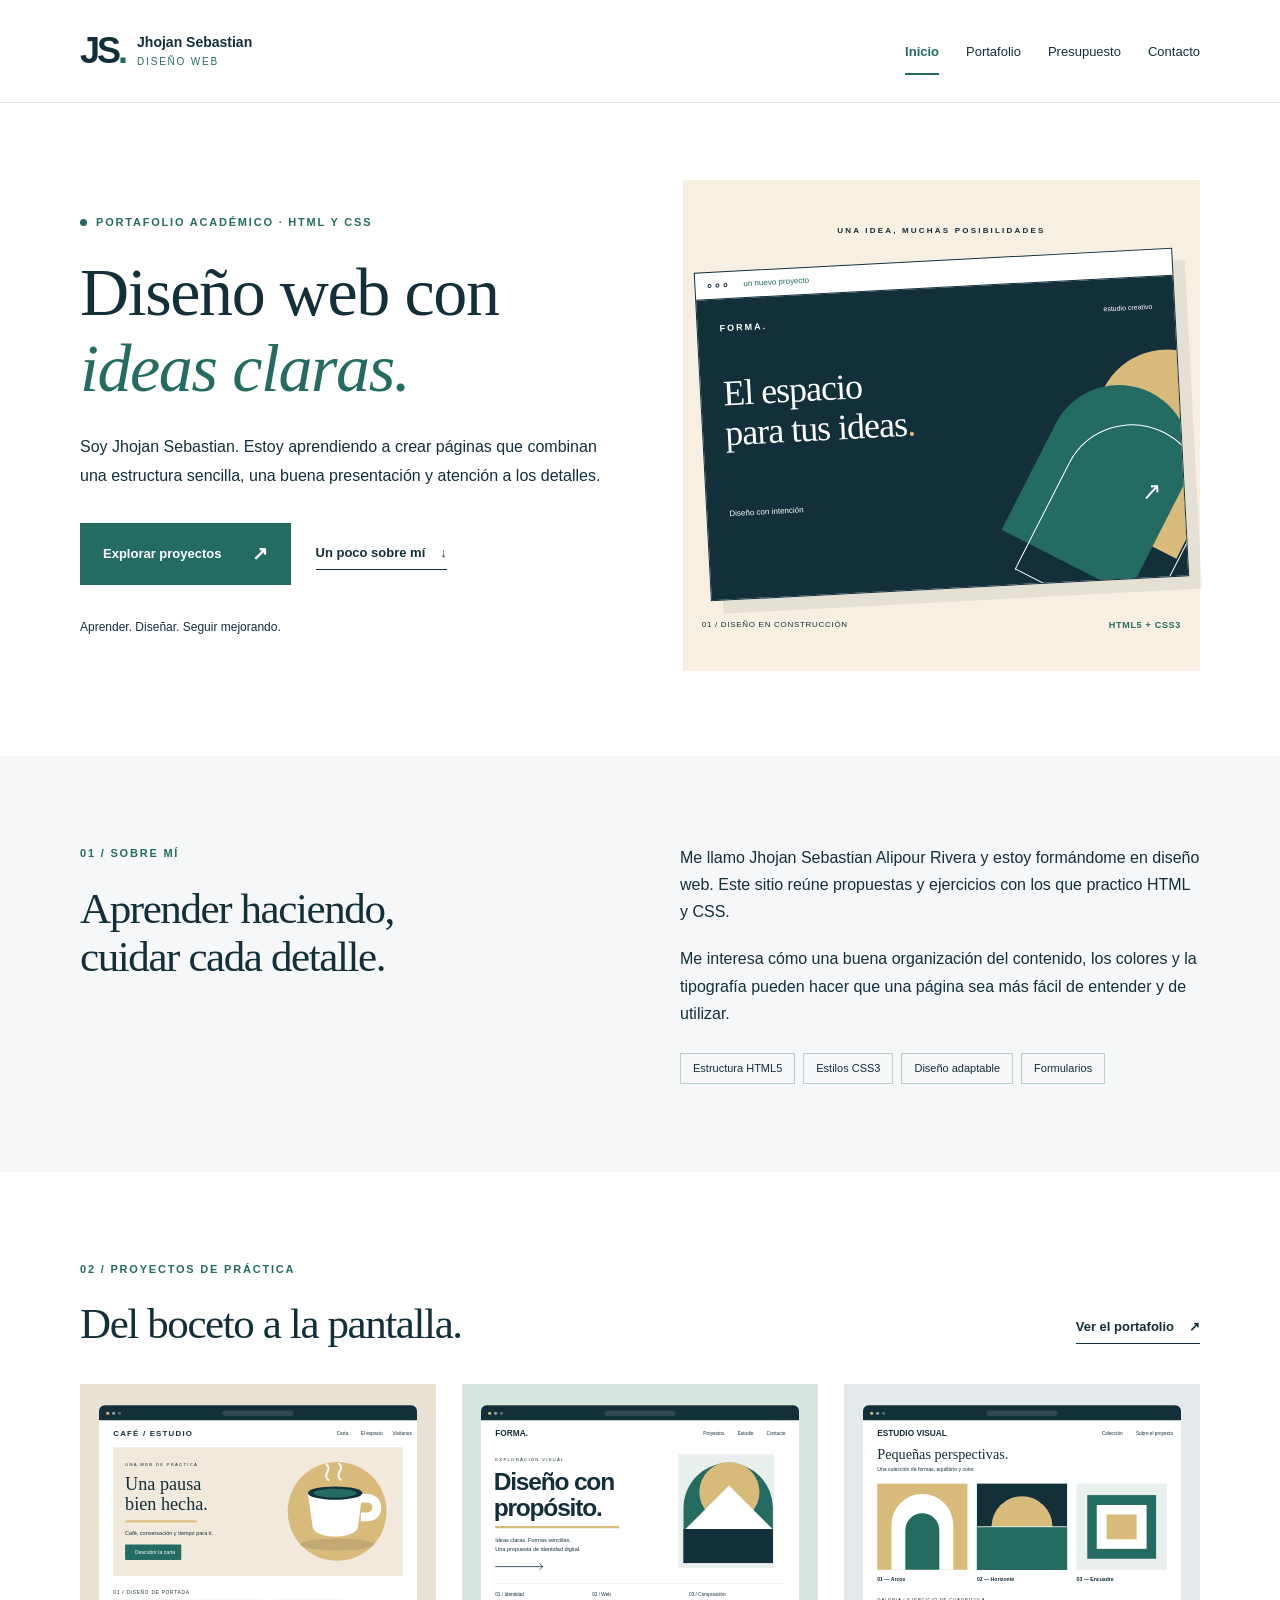
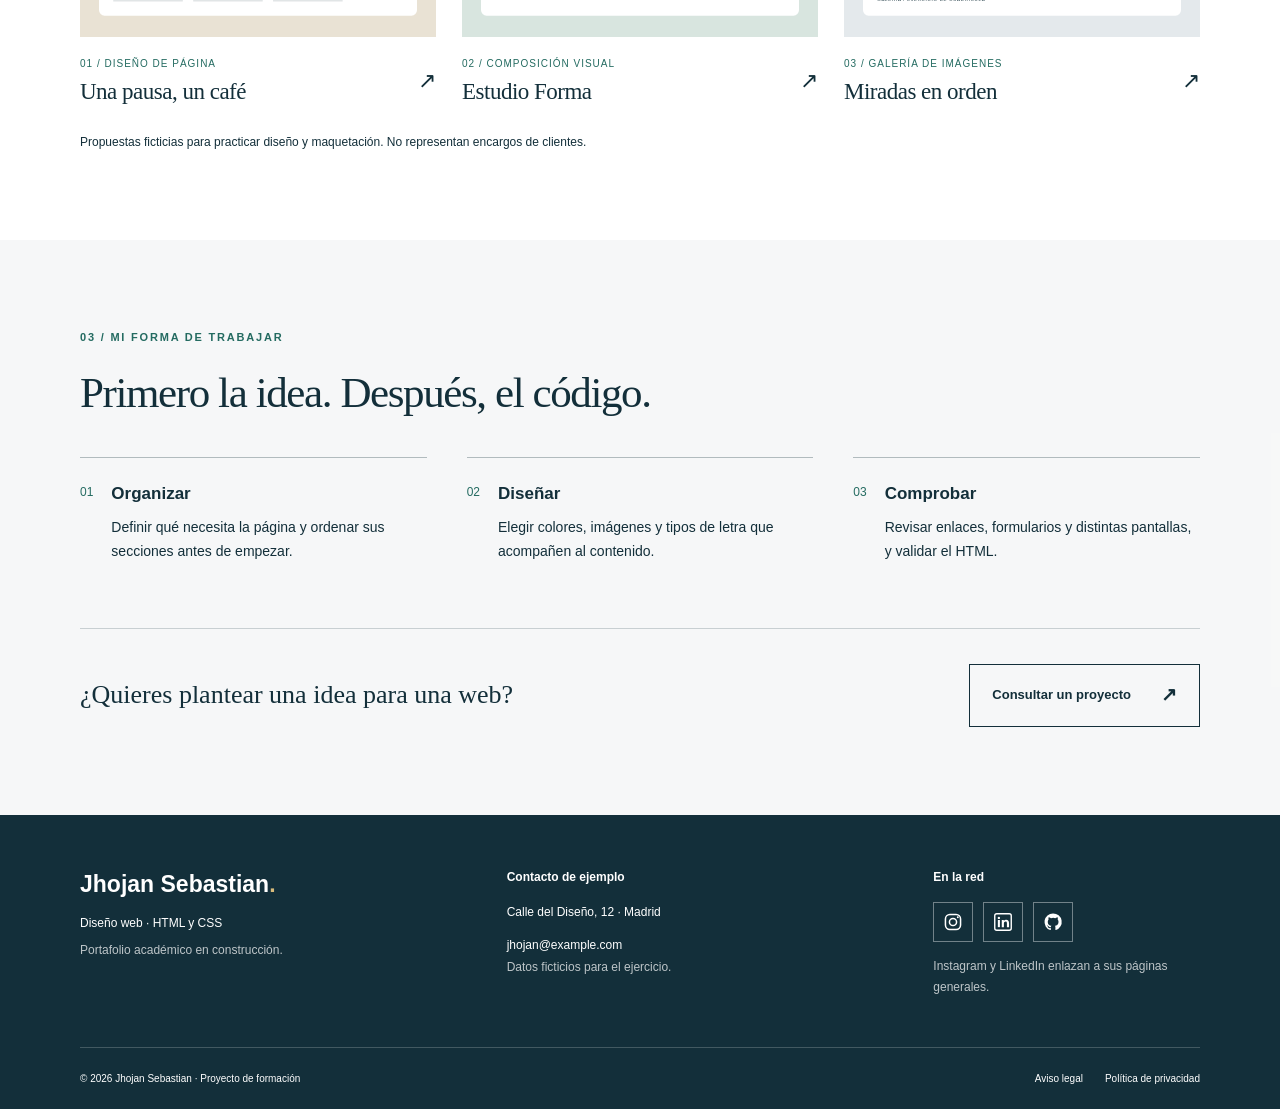
==== index.html @ 95df82b8 "Crear portafolio académico con HTML5 y CSS3" ====
<!DOCTYPE html>
<html lang="es">
    <head>
        <meta charset="UTF-8">
        <meta name="viewport" content="width=device-width, initial-scale=1.0">
        <meta name="description" content="Portafolio académico de Jhojan Sebastian: proyectos de práctica de diseño web con HTML5 y CSS3.">
        <title>Jhojan Sebastian | Diseño web</title>
        <link rel="stylesheet" href="css/estilos.css">
    </head>
    <body>
        <a class="skip-link" href="#contenido">Saltar al contenido</a>
        <!-- La cabecera y el menú se mantienen en las cuatro páginas. -->
        <header class="site-header">
            <div class="container header-inner">
                <a class="brand" href="index.html" aria-label="Jhojan Sebastian, inicio">
                <span class="brand-mark" aria-hidden="true">JS<span>.</span></span>
                <span><span class="brand-name">Jhojan Sebastian</span><span class="brand-label">Diseño web</span></span>
            </a>
                <nav class="site-nav" aria-label="Navegación principal">
                    <ul>
                        <li><a class="is-active" href="index.html" aria-current="page">Inicio</a></li>
                        <li><a href="portfolio.html">Portafolio</a></li>
                        <li><a href="presupuesto.html">Presupuesto</a></li>
                        <li><a href="contacto.html">Contacto</a></li>
                    </ul>
                </nav>
            </div>
        </header>
        <main id="contenido">
            <!-- Sección 1: presentación del portafolio. -->
            <section class="hero">
                <div class="container hero-grid">
                    <div class="hero-copy">
                        <p class="eyebrow"><span aria-hidden="true"></span> Portafolio académico · HTML y CSS</p>
                        <h1>Diseño web con <em>ideas claras.</em></h1>
                        <p class="lead">Soy Jhojan Sebastian. Estoy aprendiendo a crear páginas que combinan una estructura sencilla, una buena presentación y atención a los detalles.</p>
                        <div class="button-group">
                            <a class="button" href="portfolio.html">Explorar proyectos <span aria-hidden="true">↗</span></a>
                            <a class="text-link" href="#sobre-mi">Un poco sobre mí <span aria-hidden="true">↓</span></a>
                        </div>
                        <p class="hero-note">Aprender. Diseñar. Seguir mejorando.</p>
                    </div>
                    <!-- Composición decorativa creada solo con HTML y CSS. -->
                    <div class="hero-art" aria-hidden="true">
                        <div class="art-label">UNA IDEA, MUCHAS POSIBILIDADES</div>
                        <div class="browser-window">
                            <div class="browser-chrome">
                                <span></span>
                                <span></span>
                                <span></span>
                                <i>un nuevo proyecto</i>
                            </div>
                            <div class="demo-stage">
                                <div class="demo-nav">
                                    <strong>FORMA.</strong>
                                    <span>estudio creativo</span>
                                </div>
                                <div class="demo-heading">El espacio<br>para tus ideas<span>.</span></div>
                                <div class="demo-bottom">
                                    <span>Diseño con intención</span>
                                    <span>↗</span>
                                </div>
                                <div class="demo-shape shape-one"></div>
                                <div class="demo-shape shape-two"></div>
                                <div class="demo-shape shape-three"></div>
                            </div>
                        </div>
                        <div class="art-caption">
                            <span>01 / DISEÑO EN CONSTRUCCIÓN</span>
                            <strong>HTML5 + CSS3</strong>
                        </div>
                    </div>
                </div>
            </section>
            <!-- Sección 2: información personal sin atribuir experiencia profesional. -->
            <section class="section about-section" id="sobre-mi">
                <div class="container two-column">
                    <div>
                        <p class="section-kicker">01 / Sobre mí</p>
                        <h2>Aprender haciendo,<br>cuidar cada detalle.</h2>
                    </div>
                    <div class="about-copy">
                        <p>Me llamo Jhojan Sebastian Alipour Rivera y estoy formándome en diseño web. Este sitio reúne propuestas y ejercicios con los que practico HTML y CSS.</p>
                        <p>Me interesa cómo una buena organización del contenido, los colores y la tipografía pueden hacer que una página sea más fácil de entender y de utilizar.</p>
                        <ul class="skills-list" aria-label="Temas que practico">
                            <li>Estructura HTML5</li>
                            <li>Estilos CSS3</li>
                            <li>Diseño adaptable</li>
                            <li>Formularios</li>
                        </ul>
                    </div>
                </div>
            </section>
            <!-- Sección 3: una selección de las propuestas académicas de la galería. -->
            <section class="section" aria-labelledby="titulo-proyectos">
                <div class="container">
                    <div class="section-heading">
                        <div>
                            <p class="section-kicker">02 / Proyectos de práctica</p>
                            <h2 id="titulo-proyectos">Del boceto a la pantalla.</h2>
                        </div>
                        <a class="text-link" href="portfolio.html">Ver el portafolio <span aria-hidden="true">↗</span></a>
                    </div>
                    <div class="featured-grid">
                        <article class="project-card">
                            <a class="project-image" href="portfolio.html#cafeteria"><img src="img/proyecto-cafeteria.svg" alt="Propuesta de una página para una cafetería con menú y presentación" width="900" height="640" loading="lazy"></a>
                            <div class="project-caption">
                                <div>
                                    <p>01 / Diseño de página</p>
                                    <h3>Una pausa, un café</h3>
                                </div>
                                <span aria-hidden="true">↗</span>
                            </div>
                        </article>
                        <article class="project-card">
                            <a class="project-image" href="portfolio.html#estudio"><img src="img/proyecto-estudio.svg" alt="Propuesta de una web de estudio creativo con composición geométrica" width="900" height="640" loading="lazy"></a>
                            <div class="project-caption">
                                <div>
                                    <p>02 / Composición visual</p>
                                    <h3>Estudio Forma</h3>
                                </div>
                                <span aria-hidden="true">↗</span>
                            </div>
                        </article>
                        <article class="project-card">
                            <a class="project-image" href="portfolio.html#galeria"><img src="img/proyecto-galeria.svg" alt="Propuesta de galería de imágenes organizada en una cuadrícula" width="900" height="640" loading="lazy"></a>
                            <div class="project-caption">
                                <div>
                                    <p>03 / Galería de imágenes</p>
                                    <h3>Miradas en orden</h3>
                                </div>
                                <span aria-hidden="true">↗</span>
                            </div>
                        </article>
                    </div>
                    <p class="section-note">Propuestas ficticias para practicar diseño y maquetación. No representan encargos de clientes.</p>
                </div>
            </section>
            <!-- Sección 4: proceso de trabajo utilizado en los ejercicios. -->
            <section class="section process-section">
                <div class="container">
                    <p class="section-kicker">03 / Mi forma de trabajar</p>
                    <h2>Primero la idea. Después, el código.</h2>
                    <ol class="process-list">
                        <li><span>01</span><div><h3>Organizar</h3><p>Definir qué necesita la página y ordenar sus secciones antes de empezar.</p></div></li>
                        <li><span>02</span><div><h3>Diseñar</h3><p>Elegir colores, imágenes y tipos de letra que acompañen al contenido.</p></div></li>
                        <li><span>03</span><div><h3>Comprobar</h3><p>Revisar enlaces, formularios y distintas pantallas, y validar el HTML.</p></div></li>
                    </ol>
                    <div class="closing-line">
                        <p>¿Quieres plantear una idea para una web?</p>
                        <a class="button button-secondary" href="presupuesto.html">Consultar un proyecto <span aria-hidden="true">↗</span></a>
                    </div>
                </div>
            </section>
        </main>
        <!-- Pie común: dirección de ejemplo, redes y documentos informativos. -->
        <footer class="site-footer">
            <div class="container footer-grid">
                <div>
                    <p class="footer-title">Jhojan Sebastian<span>.</span></p>
                    <p>Diseño web · HTML y CSS</p>
                    <p class="footer-note">Portafolio académico en construcción.</p>
                </div>
                <div>
                    <p class="footer-title footer-small">Contacto de ejemplo</p>
                    <p>Calle del Diseño, 12 · Madrid</p>
                    <a href="mailto:jhojan@example.com">jhojan@example.com</a>
                    <p class="footer-note">Datos ficticios para el ejercicio.</p>
                </div>
                <div>
                    <p class="footer-title footer-small">En la red</p>
                    <div class="social-links">
                        <a href="https://www.instagram.com/" target="_blank" rel="noopener noreferrer" aria-label="Instagram, página general en una nueva pestaña"><img src="img/instagram.svg" alt="" width="22" height="22"></a>
                        <a href="https://www.linkedin.com/" target="_blank" rel="noopener noreferrer" aria-label="LinkedIn, página general en una nueva pestaña"><img src="img/linkedin.svg" alt="" width="22" height="22"></a>
                        <a href="https://github.com/Shayan94108" target="_blank" rel="noopener noreferrer" aria-label="GitHub de Jhojan, nueva pestaña"><img src="img/github.svg" alt="" width="22" height="22"></a>
                    </div>
                    <p class="footer-note">Instagram y LinkedIn enlazan a sus páginas generales.</p>
                </div>
            </div>
            <div class="container footer-bottom">
                <p>© 2026 Jhojan Sebastian · Proyecto de formación</p>
                <div>
                    <a href="contacto.html#aviso-legal">Aviso legal</a>
                    <a href="contacto.html#privacidad">Política de privacidad</a>
                </div>
            </div>
        </footer>
    </body>
</html>
---- css/estilos.css ----
/* =============================================================
   PORTAFOLIO DE JHOJAN SEBASTIAN
   Paleta: azul oscuro #132F3A, verde #246B61 y dorado #D8BB7B.
   Una sola hoja de estilos para las cuatro páginas del proyecto.
   ============================================================= */

/* 1. Ajustes generales y tipografía. */
* { box-sizing: border-box; }
html { scroll-behavior: smooth; }
body { margin: 0; color: #132F3A; background: #fff; font-family: Arial, Helvetica, sans-serif; font-size: 16px; line-height: 1.7; }
img { display: block; max-width: 100%; height: auto; }
a { color: inherit; text-decoration: none; }
button, input, textarea { font: inherit; }
button, a, input, textarea { -webkit-tap-highlight-color: transparent; }
a:focus-visible, button:focus-visible, input:focus-visible, textarea:focus-visible { outline: 3px solid #246B61; outline-offset: 5px; }
h1, h2, h3, p { margin-top: 0; }
h1, h2 { font-family: Georgia, 'Times New Roman', serif; font-weight: 400; line-height: 1.12; letter-spacing: -1.4px; }
h1 { margin-bottom: 27px; font-size: 68px; }
h1 em { color: #246B61; font-weight: 400; }
h2 { margin-bottom: 25px; font-size: 43px; }
h3 { line-height: 1.4; }
::selection { color: #132F3A; background: #D8BB7B; }
.container { width: 90%; max-width: 1120px; margin: 0 auto; }
.section { padding: 88px 0; }
.lead { max-width: 590px; font-size: 18px; line-height: 1.8; }
.eyebrow, .section-kicker { margin-bottom: 22px; color: #246B61; font-size: 11px; font-weight: 700; letter-spacing: 1.8px; text-transform: uppercase; }
.eyebrow { display: flex; align-items: center; gap: 9px; }
.eyebrow > span { width: 7px; height: 7px; background: #246B61; border-radius: 50%; }
.section-note, .hero-note { font-size: 12px; }
.section-note { margin: 25px 0 0; }
.skip-link { position: absolute; top: -80px; left: 12px; z-index: 100; padding: 10px 18px; color: #fff; background: #132F3A; }
.skip-link:focus { top: 10px; }

/* 2. Cabecera, logotipo y navegación. La clase is-active indica la página actual. */
.site-header { border-bottom: 1px solid rgba(19, 47, 58, .13); background: #fff; }
.header-inner { display: flex; align-items: center; justify-content: space-between; gap: 28px; min-height: 102px; }
.brand { display: flex; align-items: center; gap: 12px; flex-shrink: 0; }
.brand-mark { font-size: 36px; font-weight: 700; line-height: 1; letter-spacing: -3px; }
.brand-mark span { color: #246B61; }
.brand-name, .brand-label { display: block; }
.brand-name { font-size: 14px; font-weight: 700; line-height: 1.5; }
.brand-label { color: #246B61; font-size: 10px; letter-spacing: 1.8px; text-transform: uppercase; }
.site-nav ul { display: flex; align-items: center; gap: 27px; margin: 0; padding: 0; list-style: none; }
.site-nav a { display: block; padding: 14px 0 10px; border-bottom: 2px solid transparent; font-size: 13px; }
.site-nav a:hover, .site-nav a.is-active { color: #246B61; border-bottom-color: #246B61; }
.site-nav a.is-active { font-weight: 700; }

/* 3. Botones y enlaces. */
.button-group { display: flex; flex-wrap: wrap; align-items: center; gap: 25px; margin-top: 32px; }
.button { display: inline-flex; align-items: center; justify-content: space-between; gap: 30px; padding: 14px 22px; border: 1px solid #246B61; color: #fff; background: #246B61; font-size: 13px; font-weight: 700; cursor: pointer; }
.button:hover { border-color: #132F3A; background: #132F3A; }
.button > span { font-size: 19px; }
.button-secondary { color: #132F3A; border-color: #132F3A; background: transparent; }
.button-secondary:hover { color: #fff; }
.text-link { display: inline-flex; align-items: center; gap: 15px; padding: 4px 0; border-bottom: 1px solid #132F3A; font-size: 13px; font-weight: 700; }
.text-link:hover { color: #246B61; border-color: #246B61; }

/* 4. Portada: presentación y composición decorativa de una página web. */
.hero { padding: 77px 0 85px; }
.hero-grid { display: grid; grid-template-columns: 1.03fr 1fr; align-items: center; gap: 70px; }
.hero-copy h1 { max-width: 550px; }
.hero-copy .lead { font-size: 16px; }
.hero-note { margin: 32px 0 0; }
.hero-art { position: relative; padding: 44px 19px 38px; background: rgba(216, 187, 123, .22); }
.art-label { margin-bottom: 22px; text-align: center; font-size: 8px; font-weight: 700; letter-spacing: 2.2px; }
.browser-window { position: relative; border: 1px solid #132F3A; background: #fff; box-shadow: 12px 13px 0 rgba(19, 47, 58, .08); transform: rotate(-3deg); }
.browser-chrome { display: flex; align-items: center; gap: 4px; height: 27px; padding: 0 12px; border-bottom: 1px solid #132F3A; }
.browser-chrome > span { width: 4px; height: 4px; border: 1px solid #132F3A; border-radius: 50%; }
.browser-chrome i { margin-left: 12px; color: #246B61; font-size: 8px; font-style: normal; }
.demo-stage { position: relative; overflow: hidden; min-height: 300px; padding: 22px; color: #fff; background: #132F3A; }
.demo-nav, .demo-bottom { position: relative; z-index: 2; display: flex; align-items: center; justify-content: space-between; }
.demo-nav { font-size: 9px; }
.demo-nav strong { letter-spacing: 2px; }
.demo-nav > span { font-size: 7px; }
.demo-heading { position: relative; z-index: 2; margin-top: 38px; font-family: Georgia, 'Times New Roman', serif; font-size: 36px; line-height: 1.1; letter-spacing: -1px; }
.demo-heading > span { color: #D8BB7B; }
.demo-bottom { margin-top: 40px; font-size: 8px; }
.demo-bottom > span:last-child { font-size: 24px; }
.demo-shape { position: absolute; width: 142px; height: 190px; border-radius: 80px 80px 0 0; }
.shape-one { right: -46px; top: 70px; background: #D8BB7B; transform: rotate(30deg); }
.shape-two { right: 4px; top: 103px; background: #246B61; transform: rotate(30deg); }
.shape-three { right: -7px; top: 143px; border: 1px solid #fff; transform: rotate(30deg); }
.art-caption { display: flex; justify-content: space-between; gap: 15px; margin-top: 29px; font-size: 8px; letter-spacing: .7px; }
.art-caption strong { color: #246B61; font-size: 9px; }

/* 5. Secciones de información y proceso de trabajo. */
.about-section, .process-section { background: rgba(19, 47, 58, .035); }
.two-column { display: grid; grid-template-columns: 1fr 1fr; gap: 80px; }
.about-copy p { margin-bottom: 20px; }
.skills-list { display: flex; flex-wrap: wrap; gap: 8px; padding: 6px 0 0; margin: 0; list-style: none; }
.skills-list li { padding: 5px 12px; border: 1px solid rgba(36, 107, 97, .3); font-size: 11px; }
.section-heading { display: flex; align-items: flex-end; justify-content: space-between; gap: 25px; margin-bottom: 35px; }
.section-heading h2 { margin-bottom: 0; }
.section-heading .text-link { flex-shrink: 0; margin-bottom: 5px; }
.process-list { display: grid; grid-template-columns: repeat(3, 1fr); gap: 40px; margin: 40px 0 0; padding: 0; list-style: none; }
.process-list li { display: flex; gap: 18px; padding-top: 24px; border-top: 1px solid rgba(19, 47, 58, .3); }
.process-list li > span { color: #246B61; font-size: 12px; }
.process-list h3 { margin-bottom: 10px; font-size: 17px; }
.process-list p { margin: 0; font-size: 14px; }
.closing-line { display: flex; align-items: center; justify-content: space-between; gap: 25px; margin-top: 65px; padding-top: 35px; border-top: 1px solid rgba(19, 47, 58, .2); }
.closing-line p { max-width: 600px; margin: 0; font-family: Georgia, 'Times New Roman', serif; font-size: 26px; line-height: 1.4; }
.closing-line .button { flex-shrink: 0; }

/* 6. Galerías de proyectos. */
.featured-grid { display: grid; grid-template-columns: repeat(3, 1fr); gap: 26px; }
.project-card { min-width: 0; scroll-margin-top: 25px; }
.project-image { display: block; overflow: hidden; background: rgba(19, 47, 58, .04); }
.project-image img { width: 100%; transition: transform .25s ease; }
.project-image:hover img { transform: scale(1.025); }
.project-caption { display: flex; align-items: center; justify-content: space-between; gap: 15px; padding-top: 18px; }
.project-caption p { margin: 0 0 4px; color: #246B61; font-size: 10px; letter-spacing: 1px; text-transform: uppercase; }
.project-caption h2, .project-caption h3 { margin: 0; font-family: Georgia, 'Times New Roman', serif; font-size: 23px; font-weight: 400; line-height: 1.35; letter-spacing: -.5px; }
.project-caption > span { font-size: 22px; }
.page-intro { padding: 65px 0 53px; border-bottom: 1px solid rgba(19, 47, 58, .13); background: rgba(216, 187, 123, .13); }
.page-intro h1 { margin-bottom: 22px; font-size: 62px; }
.page-intro .lead { margin: 0; font-size: 17px; }
.gallery-section { padding-top: 50px; }
.gallery-heading { display: flex; justify-content: space-between; align-items: baseline; gap: 20px; margin-bottom: 32px; }
.gallery-heading h2 { margin: 0; font-family: Arial, Helvetica, sans-serif; font-size: 16px; font-weight: 700; letter-spacing: 0; }
.gallery-heading p { margin: 0; color: #246B61; font-size: 12px; }
.portfolio-grid { display: grid; grid-template-columns: 1fr 1fr; gap: 55px 35px; }
.project-description { max-width: 480px; margin: 13px 0 0; font-size: 14px; }

/* 7. Formulario: las comprobaciones de datos las realiza el navegador. */
.form-panel { padding: 33px; border: 1px solid rgba(19, 47, 58, .18); background: rgba(19, 47, 58, .02); }
.budget-layout { grid-template-columns: 1.3fr .7fr; gap: 60px; }
.form-panel h2 { font-size: 34px; }
.form-panel > .form-note { margin: 0 0 25px; }
.form-grid { display: grid; grid-template-columns: 1fr 1fr; gap: 22px; }
.field { min-width: 0; }
.field-full { grid-column: 1 / -1; }
label { display: block; margin-bottom: 8px; font-size: 13px; font-weight: 700; }
input, textarea { display: block; width: 100%; padding: 12px 13px; border: 1px solid rgba(19, 47, 58, .42); border-radius: 0; color: #132F3A; background: #fff; font-size: 15px; }
input::placeholder, textarea::placeholder { color: rgba(19, 47, 58, .65); }
textarea { min-height: 165px; resize: vertical; }
input:focus, textarea:focus { border-color: #246B61; }
input[type="checkbox"] { width: 17px; height: 17px; margin: 5px 0 0; accent-color: #246B61; flex-shrink: 0; }
.checkbox-row { display: flex; align-items: flex-start; gap: 10px; margin: 23px 0; }
.checkbox-row label { margin: 0; font-size: 12px; font-weight: 400; }
.checkbox-row a, .form-hint a, .form-note a { text-decoration: underline; text-underline-offset: 3px; }
.form-hint, .form-note { font-size: 12px; line-height: 1.7; }
.form-hint { margin-top: 6px; margin-bottom: 0; }
.form-note { margin: 24px 0 0; }
.form-confirmation { display: none; margin-top: 25px; padding-top: 25px; border-top: 2px solid #246B61; }
.form-confirmation:target { display: block; }
.form-confirmation h2 { font-size: 26px; }
.form-confirmation p { font-size: 14px; }
.form-actions { display: flex; flex-wrap: wrap; gap: 12px; }
.aside-list { margin: 25px 0; padding-left: 21px; font-size: 14px; }
.aside-list li { margin: 12px 0; }

/* 8. Contacto, mapa orientativo y secciones de información legal. */
.contact-grid { display: grid; grid-template-columns: .8fr 1.2fr; align-items: start; gap: 60px; }
.contact-details h2 { font-size: 36px; }
.contact-details dl { margin: 30px 0; }
.contact-details dt { margin-top: 23px; color: #246B61; font-size: 11px; font-weight: 700; letter-spacing: 1px; text-transform: uppercase; }
.contact-details dd { margin: 5px 0 0; }
.contact-details a { text-decoration: underline; text-underline-offset: 4px; }
.contact-details address { font-style: normal; }
.contact-map { margin: 0; }
.map-frame { overflow: hidden; border: 1px solid rgba(19, 47, 58, .2); }
.contact-map figcaption { margin-top: 12px; font-size: 12px; }
.legal-section { border-top: 1px solid rgba(19, 47, 58, .15); }
.legal-section .container { max-width: 900px; }
.legal-section h2 { font-size: 33px; }
.legal-section h3 { margin-top: 25px; font-size: 17px; }
.legal-section p, .legal-section ul { font-size: 14px; }
#aviso-legal, #privacidad { scroll-margin-top: 25px; }

/* 9. Pie de página común. */
.site-footer { padding: 55px 0 0; color: #fff; background: #132F3A; }
.footer-grid { display: grid; grid-template-columns: 1.1fr 1.1fr .8fr; gap: 60px; padding-bottom: 43px; }
.footer-title { margin-bottom: 13px; font-size: 23px; font-weight: 700; line-height: 1.3; }
.footer-title > span { color: #D8BB7B; }
.footer-small { margin-bottom: 17px; font-family: Arial, Helvetica, sans-serif; font-size: 12px; }
.site-footer p:not(.footer-title) { margin-bottom: 7px; font-size: 12px; }
.site-footer .footer-note { color: rgba(255, 255, 255, .72); font-size: 10px; }
.site-footer a { font-size: 12px; }
.site-footer a:hover { color: #D8BB7B; }
.social-links { display: flex; gap: 10px; margin-bottom: 14px; }
.social-links a { display: flex; align-items: center; justify-content: center; width: 40px; height: 40px; border: 1px solid rgba(255, 255, 255, .4); }
.social-links a:hover { border-color: #D8BB7B; }
.social-links img { filter: brightness(0) invert(1); }
.site-footer a:focus-visible { outline-color: #D8BB7B; }
.footer-bottom { display: flex; justify-content: space-between; align-items: center; gap: 20px; padding: 22px 0; border-top: 1px solid rgba(255, 255, 255, .2); }
.site-footer .footer-bottom p, .footer-bottom a { margin: 0; font-size: 10px; }
.footer-bottom > div { display: flex; flex-wrap: wrap; gap: 22px; }

/* 10. Adaptación a pantallas medianas y pequeñas sin JavaScript. */
@media (max-width: 1000px) {
    h1 { font-size: 57px; }
    .hero-grid { gap: 35px; }
    .hero-copy .button-group { gap: 18px; }
    .hero-copy .text-link { font-size: 12px; }
    .demo-heading { font-size: 30px; }
    .two-column { gap: 40px; }
    .footer-grid { gap: 35px; }
}
@media (max-width: 760px) {
    .header-inner { flex-direction: column; gap: 12px; padding: 23px 0 14px; }
    .site-nav ul { gap: 26px; }
    .site-nav a { padding: 8px 0; font-size: 12px; }
    .hero { padding: 46px 0 50px; }
    .hero-grid, .two-column, .contact-grid { grid-template-columns: 1fr; gap: 40px; }
    h1 { max-width: 600px; font-size: 55px; }
    h2 { font-size: 36px; }
    .hero-art { max-width: 520px; width: 100%; margin: 0 auto; padding: 32px 25px; }
    .demo-heading { font-size: 38px; }
    .section { padding: 58px 0; }
    .section-heading { align-items: flex-start; flex-direction: column; }
    .featured-grid { gap: 18px; }
    .project-caption h3 { font-size: 20px; }
    .process-list { grid-template-columns: 1fr; gap: 20px; }
    .process-list li { padding-top: 20px; }
    .closing-line { align-items: flex-start; flex-direction: column; margin-top: 40px; }
    .page-intro { padding: 45px 0; }
    .page-intro h1 { font-size: 52px; }
    .gallery-heading { align-items: flex-start; flex-direction: column; gap: 10px; }
    .portfolio-grid { gap: 38px 22px; }
    .footer-grid { grid-template-columns: 1fr 1fr; gap: 30px; }
    .footer-grid > div:last-child { grid-column: 1 / -1; }
}
@media (max-width: 480px) {
    .container { width: 89%; }
    .site-nav { width: 100%; }
    .site-nav ul { justify-content: space-between; gap: 10px; }
    .site-nav a { font-size: 11px; }
    h1 { font-size: 46px; letter-spacing: -1.5px; }
    h2 { font-size: 33px; }
    .hero-copy .lead, .lead { font-size: 16px; }
    .hero-art { padding: 25px 18px; }
    .art-label { font-size: 7px; letter-spacing: 1.2px; }
    .demo-stage { min-height: 270px; padding: 18px; }
    .demo-heading { font-size: 32px; }
    .demo-nav > span { font-size: 6px; }
    .shape-one { right: -75px; }
    .shape-two { right: -40px; }
    .shape-three { right: -46px; }
    .art-caption { font-size: 6px; }
    .art-caption strong { font-size: 7px; }
    .featured-grid, .portfolio-grid, .form-grid, .footer-grid { grid-template-columns: 1fr; }
    .featured-grid { gap: 32px; }
    .project-caption h3, .project-caption h2 { font-size: 24px; }
    .page-intro h1 { font-size: 44px; }
    .form-panel { padding: 23px 18px; }
    .form-actions { flex-direction: column; }
    .footer-grid > div:last-child { grid-column: auto; }
    .footer-bottom { align-items: flex-start; flex-direction: column; }
}
@media (prefers-reduced-motion: reduce) {
    html { scroll-behavior: auto; }
    .project-image img { transition: none; }
}
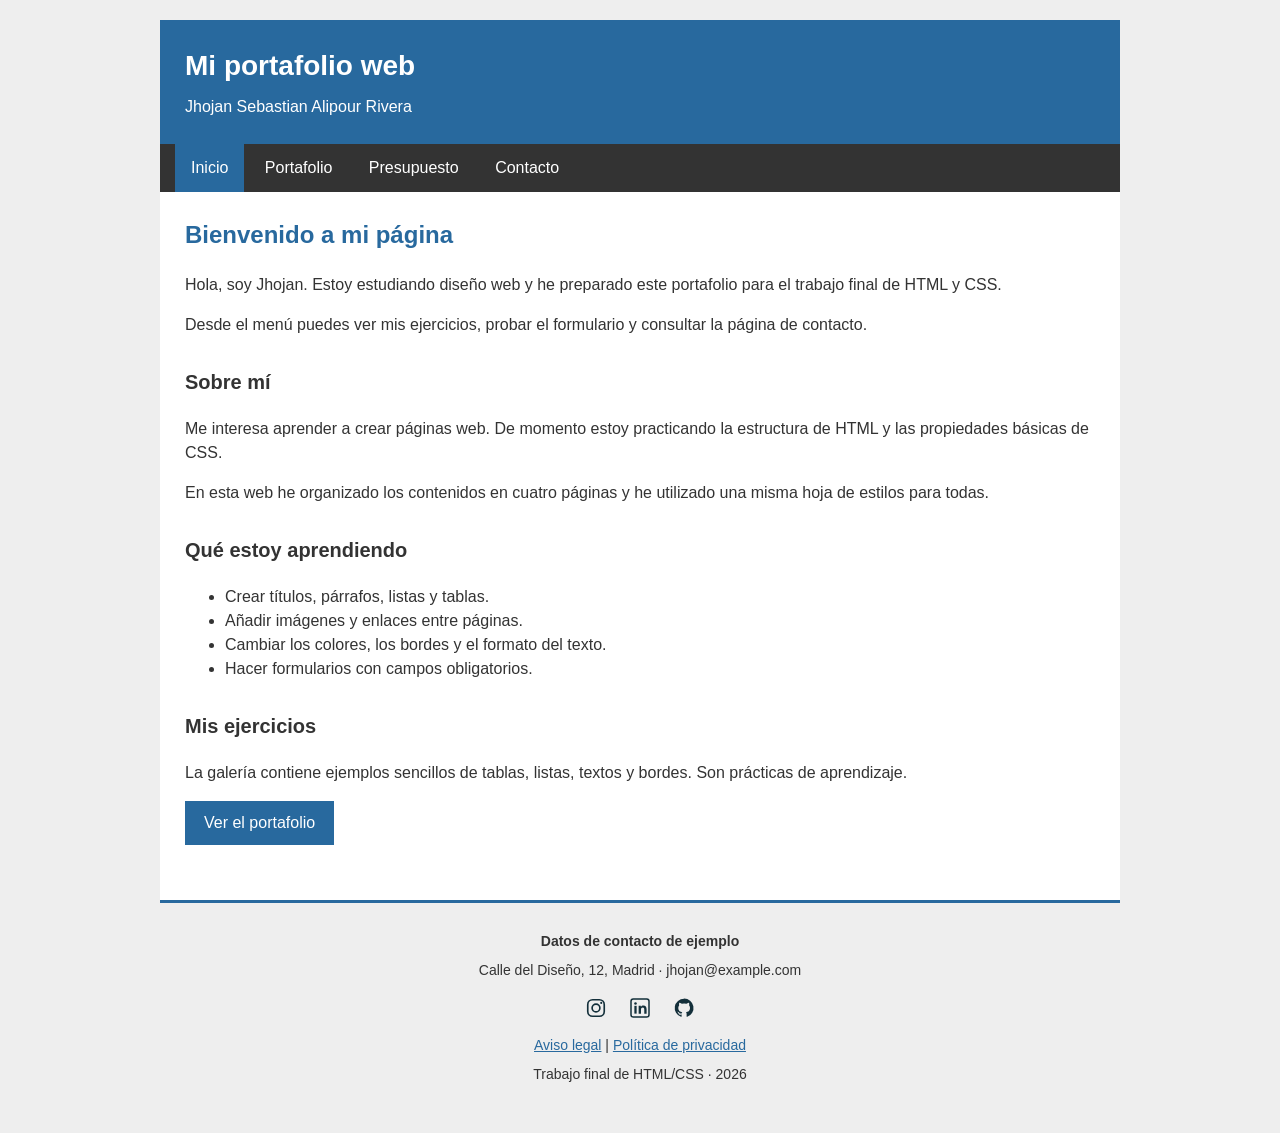
==== commit e4868945: "Simplificar el diseño y los ejemplos del portafolio" ====
--- a/index.html
+++ b/index.html
@@ -1,189 +1,71 @@
-<!DOCTYPE html>
-<html lang="es">
-    <head>
-        <meta charset="UTF-8">
-        <meta name="viewport" content="width=device-width, initial-scale=1.0">
-        <meta name="description" content="Portafolio académico de Jhojan Sebastian: proyectos de práctica de diseño web con HTML5 y CSS3.">
-        <title>Jhojan Sebastian | Diseño web</title>
-        <link rel="stylesheet" href="css/estilos.css">
-    </head>
-    <body>
-        <a class="skip-link" href="#contenido">Saltar al contenido</a>
-        <!-- La cabecera y el menú se mantienen en las cuatro páginas. -->
-        <header class="site-header">
-            <div class="container header-inner">
-                <a class="brand" href="index.html" aria-label="Jhojan Sebastian, inicio">
-                <span class="brand-mark" aria-hidden="true">JS<span>.</span></span>
-                <span><span class="brand-name">Jhojan Sebastian</span><span class="brand-label">Diseño web</span></span>
-            </a>
-                <nav class="site-nav" aria-label="Navegación principal">
-                    <ul>
-                        <li><a class="is-active" href="index.html" aria-current="page">Inicio</a></li>
-                        <li><a href="portfolio.html">Portafolio</a></li>
-                        <li><a href="presupuesto.html">Presupuesto</a></li>
-                        <li><a href="contacto.html">Contacto</a></li>
-                    </ul>
-                </nav>
-            </div>
-        </header>
-        <main id="contenido">
-            <!-- Sección 1: presentación del portafolio. -->
-            <section class="hero">
-                <div class="container hero-grid">
-                    <div class="hero-copy">
-                        <p class="eyebrow"><span aria-hidden="true"></span> Portafolio académico · HTML y CSS</p>
-                        <h1>Diseño web con <em>ideas claras.</em></h1>
-                        <p class="lead">Soy Jhojan Sebastian. Estoy aprendiendo a crear páginas que combinan una estructura sencilla, una buena presentación y atención a los detalles.</p>
-                        <div class="button-group">
-                            <a class="button" href="portfolio.html">Explorar proyectos <span aria-hidden="true">↗</span></a>
-                            <a class="text-link" href="#sobre-mi">Un poco sobre mí <span aria-hidden="true">↓</span></a>
-                        </div>
-                        <p class="hero-note">Aprender. Diseñar. Seguir mejorando.</p>
-                    </div>
-                    <!-- Composición decorativa creada solo con HTML y CSS. -->
-                    <div class="hero-art" aria-hidden="true">
-                        <div class="art-label">UNA IDEA, MUCHAS POSIBILIDADES</div>
-                        <div class="browser-window">
-                            <div class="browser-chrome">
-                                <span></span>
-                                <span></span>
-                                <span></span>
-                                <i>un nuevo proyecto</i>
-                            </div>
-                            <div class="demo-stage">
-                                <div class="demo-nav">
-                                    <strong>FORMA.</strong>
-                                    <span>estudio creativo</span>
-                                </div>
-                                <div class="demo-heading">El espacio<br>para tus ideas<span>.</span></div>
-                                <div class="demo-bottom">
-                                    <span>Diseño con intención</span>
-                                    <span>↗</span>
-                                </div>
-                                <div class="demo-shape shape-one"></div>
-                                <div class="demo-shape shape-two"></div>
-                                <div class="demo-shape shape-three"></div>
-                            </div>
-                        </div>
-                        <div class="art-caption">
-                            <span>01 / DISEÑO EN CONSTRUCCIÓN</span>
-                            <strong>HTML5 + CSS3</strong>
-                        </div>
-                    </div>
-                </div>
-            </section>
-            <!-- Sección 2: información personal sin atribuir experiencia profesional. -->
-            <section class="section about-section" id="sobre-mi">
-                <div class="container two-column">
-                    <div>
-                        <p class="section-kicker">01 / Sobre mí</p>
-                        <h2>Aprender haciendo,<br>cuidar cada detalle.</h2>
-                    </div>
-                    <div class="about-copy">
-                        <p>Me llamo Jhojan Sebastian Alipour Rivera y estoy formándome en diseño web. Este sitio reúne propuestas y ejercicios con los que practico HTML y CSS.</p>
-                        <p>Me interesa cómo una buena organización del contenido, los colores y la tipografía pueden hacer que una página sea más fácil de entender y de utilizar.</p>
-                        <ul class="skills-list" aria-label="Temas que practico">
-                            <li>Estructura HTML5</li>
-                            <li>Estilos CSS3</li>
-                            <li>Diseño adaptable</li>
-                            <li>Formularios</li>
-                        </ul>
-                    </div>
-                </div>
-            </section>
-            <!-- Sección 3: una selección de las propuestas académicas de la galería. -->
-            <section class="section" aria-labelledby="titulo-proyectos">
-                <div class="container">
-                    <div class="section-heading">
-                        <div>
-                            <p class="section-kicker">02 / Proyectos de práctica</p>
-                            <h2 id="titulo-proyectos">Del boceto a la pantalla.</h2>
-                        </div>
-                        <a class="text-link" href="portfolio.html">Ver el portafolio <span aria-hidden="true">↗</span></a>
-                    </div>
-                    <div class="featured-grid">
-                        <article class="project-card">
-                            <a class="project-image" href="portfolio.html#cafeteria"><img src="img/proyecto-cafeteria.svg" alt="Propuesta de una página para una cafetería con menú y presentación" width="900" height="640" loading="lazy"></a>
-                            <div class="project-caption">
-                                <div>
-                                    <p>01 / Diseño de página</p>
-                                    <h3>Una pausa, un café</h3>
-                                </div>
-                                <span aria-hidden="true">↗</span>
-                            </div>
-                        </article>
-                        <article class="project-card">
-                            <a class="project-image" href="portfolio.html#estudio"><img src="img/proyecto-estudio.svg" alt="Propuesta de una web de estudio creativo con composición geométrica" width="900" height="640" loading="lazy"></a>
-                            <div class="project-caption">
-                                <div>
-                                    <p>02 / Composición visual</p>
-                                    <h3>Estudio Forma</h3>
-                                </div>
-                                <span aria-hidden="true">↗</span>
-                            </div>
-                        </article>
-                        <article class="project-card">
-                            <a class="project-image" href="portfolio.html#galeria"><img src="img/proyecto-galeria.svg" alt="Propuesta de galería de imágenes organizada en una cuadrícula" width="900" height="640" loading="lazy"></a>
-                            <div class="project-caption">
-                                <div>
-                                    <p>03 / Galería de imágenes</p>
-                                    <h3>Miradas en orden</h3>
-                                </div>
-                                <span aria-hidden="true">↗</span>
-                            </div>
-                        </article>
-                    </div>
-                    <p class="section-note">Propuestas ficticias para practicar diseño y maquetación. No representan encargos de clientes.</p>
-                </div>
-            </section>
-            <!-- Sección 4: proceso de trabajo utilizado en los ejercicios. -->
-            <section class="section process-section">
-                <div class="container">
-                    <p class="section-kicker">03 / Mi forma de trabajar</p>
-                    <h2>Primero la idea. Después, el código.</h2>
-                    <ol class="process-list">
-                        <li><span>01</span><div><h3>Organizar</h3><p>Definir qué necesita la página y ordenar sus secciones antes de empezar.</p></div></li>
-                        <li><span>02</span><div><h3>Diseñar</h3><p>Elegir colores, imágenes y tipos de letra que acompañen al contenido.</p></div></li>
-                        <li><span>03</span><div><h3>Comprobar</h3><p>Revisar enlaces, formularios y distintas pantallas, y validar el HTML.</p></div></li>
-                    </ol>
-                    <div class="closing-line">
-                        <p>¿Quieres plantear una idea para una web?</p>
-                        <a class="button button-secondary" href="presupuesto.html">Consultar un proyecto <span aria-hidden="true">↗</span></a>
-                    </div>
-                </div>
-            </section>
-        </main>
-        <!-- Pie común: dirección de ejemplo, redes y documentos informativos. -->
-        <footer class="site-footer">
-            <div class="container footer-grid">
-                <div>
-                    <p class="footer-title">Jhojan Sebastian<span>.</span></p>
-                    <p>Diseño web · HTML y CSS</p>
-                    <p class="footer-note">Portafolio académico en construcción.</p>
-                </div>
-                <div>
-                    <p class="footer-title footer-small">Contacto de ejemplo</p>
-                    <p>Calle del Diseño, 12 · Madrid</p>
-                    <a href="mailto:jhojan@example.com">jhojan@example.com</a>
-                    <p class="footer-note">Datos ficticios para el ejercicio.</p>
-                </div>
-                <div>
-                    <p class="footer-title footer-small">En la red</p>
-                    <div class="social-links">
-                        <a href="https://www.instagram.com/" target="_blank" rel="noopener noreferrer" aria-label="Instagram, página general en una nueva pestaña"><img src="img/instagram.svg" alt="" width="22" height="22"></a>
-                        <a href="https://www.linkedin.com/" target="_blank" rel="noopener noreferrer" aria-label="LinkedIn, página general en una nueva pestaña"><img src="img/linkedin.svg" alt="" width="22" height="22"></a>
-                        <a href="https://github.com/Shayan94108" target="_blank" rel="noopener noreferrer" aria-label="GitHub de Jhojan, nueva pestaña"><img src="img/github.svg" alt="" width="22" height="22"></a>
-                    </div>
-                    <p class="footer-note">Instagram y LinkedIn enlazan a sus páginas generales.</p>
-                </div>
-            </div>
-            <div class="container footer-bottom">
-                <p>© 2026 Jhojan Sebastian · Proyecto de formación</p>
-                <div>
-                    <a href="contacto.html#aviso-legal">Aviso legal</a>
-                    <a href="contacto.html#privacidad">Política de privacidad</a>
-                </div>
-            </div>
-        </footer>
-    </body>
-</html>
+<!DOCTYPE html>
+<html lang="es">
+<head>
+    <meta charset="UTF-8">
+    <meta name="viewport" content="width=device-width, initial-scale=1.0">
+    <meta name="description" content="Portafolio de prácticas de HTML y CSS de Jhojan Sebastian.">
+    <title>Inicio - Mi portafolio</title>
+    <link rel="stylesheet" href="css/estilos.css?v=2">
+</head>
+<body>
+    <div class="pagina">
+        <!-- Cabecera y menú de las cuatro páginas. -->
+        <header>
+            <h1>Mi portafolio web</h1>
+            <p>Jhojan Sebastian Alipour Rivera</p>
+        </header>
+        <nav aria-label="Menú principal">
+            <ul>
+                <li><a href="index.html" class="activo" aria-current="page">Inicio</a></li>
+                <li><a href="portfolio.html">Portafolio</a></li>
+                <li><a href="presupuesto.html">Presupuesto</a></li>
+                <li><a href="contacto.html">Contacto</a></li>
+            </ul>
+        </nav>
+
+        <main>
+            <!-- Inicio: presentación, aprendizaje y ejercicios. -->
+            <section>
+                <h2>Bienvenido a mi página</h2>
+                <p>Hola, soy Jhojan. Estoy estudiando diseño web y he preparado este portafolio para el trabajo final de HTML y CSS.</p>
+                <p>Desde el menú puedes ver mis ejercicios, probar el formulario y consultar la página de contacto.</p>
+            </section>
+
+            <section>
+                <h3>Sobre mí</h3>
+                <p>Me interesa aprender a crear páginas web. De momento estoy practicando la estructura de HTML y las propiedades básicas de CSS.</p>
+                <p>En esta web he organizado los contenidos en cuatro páginas y he utilizado una misma hoja de estilos para todas.</p>
+            </section>
+
+            <section>
+                <h3>Qué estoy aprendiendo</h3>
+                <ul>
+                    <li>Crear títulos, párrafos, listas y tablas.</li>
+                    <li>Añadir imágenes y enlaces entre páginas.</li>
+                    <li>Cambiar los colores, los bordes y el formato del texto.</li>
+                    <li>Hacer formularios con campos obligatorios.</li>
+                </ul>
+            </section>
+
+            <section>
+                <h3>Mis ejercicios</h3>
+                <p>La galería contiene ejemplos sencillos de tablas, listas, textos y bordes. Son prácticas de aprendizaje.</p>
+                <a class="boton" href="portfolio.html">Ver el portafolio</a>
+            </section>
+        </main>
+
+        <!-- Pie de página: redes, dirección y aviso legal. -->
+        <footer>
+            <p><strong>Datos de contacto de ejemplo</strong></p>
+            <p>Calle del Diseño, 12, Madrid · jhojan@example.com</p>
+            <div class="redes">
+                <a href="https://www.instagram.com/" target="_blank" rel="noopener noreferrer"><img src="img/instagram.svg" alt="Instagram" width="24" height="24"></a>
+                <a href="https://www.linkedin.com/" target="_blank" rel="noopener noreferrer"><img src="img/linkedin.svg" alt="LinkedIn" width="24" height="24"></a>
+                <a href="https://github.com/Shayan94108" target="_blank" rel="noopener noreferrer"><img src="img/github.svg" alt="GitHub" width="24" height="24"></a>
+            </div>
+            <p><a href="contacto.html#aviso-legal">Aviso legal</a> | <a href="contacto.html#privacidad">Política de privacidad</a></p>
+            <p>Trabajo final de HTML/CSS · 2026</p>
+        </footer>
+    </div>
+</body>
+</html>
--- a/css/estilos.css
+++ b/css/estilos.css
@@ -1,253 +1,257 @@
-/* =============================================================
-   PORTAFOLIO DE JHOJAN SEBASTIAN
-   Paleta: azul oscuro #132F3A, verde #246B61 y dorado #D8BB7B.
-   Una sola hoja de estilos para las cuatro páginas del proyecto.
-   ============================================================= */
-
-/* 1. Ajustes generales y tipografía. */
-* { box-sizing: border-box; }
-html { scroll-behavior: smooth; }
-body { margin: 0; color: #132F3A; background: #fff; font-family: Arial, Helvetica, sans-serif; font-size: 16px; line-height: 1.7; }
-img { display: block; max-width: 100%; height: auto; }
-a { color: inherit; text-decoration: none; }
-button, input, textarea { font: inherit; }
-button, a, input, textarea { -webkit-tap-highlight-color: transparent; }
-a:focus-visible, button:focus-visible, input:focus-visible, textarea:focus-visible { outline: 3px solid #246B61; outline-offset: 5px; }
-h1, h2, h3, p { margin-top: 0; }
-h1, h2 { font-family: Georgia, 'Times New Roman', serif; font-weight: 400; line-height: 1.12; letter-spacing: -1.4px; }
-h1 { margin-bottom: 27px; font-size: 68px; }
-h1 em { color: #246B61; font-weight: 400; }
-h2 { margin-bottom: 25px; font-size: 43px; }
-h3 { line-height: 1.4; }
-::selection { color: #132F3A; background: #D8BB7B; }
-.container { width: 90%; max-width: 1120px; margin: 0 auto; }
-.section { padding: 88px 0; }
-.lead { max-width: 590px; font-size: 18px; line-height: 1.8; }
-.eyebrow, .section-kicker { margin-bottom: 22px; color: #246B61; font-size: 11px; font-weight: 700; letter-spacing: 1.8px; text-transform: uppercase; }
-.eyebrow { display: flex; align-items: center; gap: 9px; }
-.eyebrow > span { width: 7px; height: 7px; background: #246B61; border-radius: 50%; }
-.section-note, .hero-note { font-size: 12px; }
-.section-note { margin: 25px 0 0; }
-.skip-link { position: absolute; top: -80px; left: 12px; z-index: 100; padding: 10px 18px; color: #fff; background: #132F3A; }
-.skip-link:focus { top: 10px; }
-
-/* 2. Cabecera, logotipo y navegación. La clase is-active indica la página actual. */
-.site-header { border-bottom: 1px solid rgba(19, 47, 58, .13); background: #fff; }
-.header-inner { display: flex; align-items: center; justify-content: space-between; gap: 28px; min-height: 102px; }
-.brand { display: flex; align-items: center; gap: 12px; flex-shrink: 0; }
-.brand-mark { font-size: 36px; font-weight: 700; line-height: 1; letter-spacing: -3px; }
-.brand-mark span { color: #246B61; }
-.brand-name, .brand-label { display: block; }
-.brand-name { font-size: 14px; font-weight: 700; line-height: 1.5; }
-.brand-label { color: #246B61; font-size: 10px; letter-spacing: 1.8px; text-transform: uppercase; }
-.site-nav ul { display: flex; align-items: center; gap: 27px; margin: 0; padding: 0; list-style: none; }
-.site-nav a { display: block; padding: 14px 0 10px; border-bottom: 2px solid transparent; font-size: 13px; }
-.site-nav a:hover, .site-nav a.is-active { color: #246B61; border-bottom-color: #246B61; }
-.site-nav a.is-active { font-weight: 700; }
-
-/* 3. Botones y enlaces. */
-.button-group { display: flex; flex-wrap: wrap; align-items: center; gap: 25px; margin-top: 32px; }
-.button { display: inline-flex; align-items: center; justify-content: space-between; gap: 30px; padding: 14px 22px; border: 1px solid #246B61; color: #fff; background: #246B61; font-size: 13px; font-weight: 700; cursor: pointer; }
-.button:hover { border-color: #132F3A; background: #132F3A; }
-.button > span { font-size: 19px; }
-.button-secondary { color: #132F3A; border-color: #132F3A; background: transparent; }
-.button-secondary:hover { color: #fff; }
-.text-link { display: inline-flex; align-items: center; gap: 15px; padding: 4px 0; border-bottom: 1px solid #132F3A; font-size: 13px; font-weight: 700; }
-.text-link:hover { color: #246B61; border-color: #246B61; }
-
-/* 4. Portada: presentación y composición decorativa de una página web. */
-.hero { padding: 77px 0 85px; }
-.hero-grid { display: grid; grid-template-columns: 1.03fr 1fr; align-items: center; gap: 70px; }
-.hero-copy h1 { max-width: 550px; }
-.hero-copy .lead { font-size: 16px; }
-.hero-note { margin: 32px 0 0; }
-.hero-art { position: relative; padding: 44px 19px 38px; background: rgba(216, 187, 123, .22); }
-.art-label { margin-bottom: 22px; text-align: center; font-size: 8px; font-weight: 700; letter-spacing: 2.2px; }
-.browser-window { position: relative; border: 1px solid #132F3A; background: #fff; box-shadow: 12px 13px 0 rgba(19, 47, 58, .08); transform: rotate(-3deg); }
-.browser-chrome { display: flex; align-items: center; gap: 4px; height: 27px; padding: 0 12px; border-bottom: 1px solid #132F3A; }
-.browser-chrome > span { width: 4px; height: 4px; border: 1px solid #132F3A; border-radius: 50%; }
-.browser-chrome i { margin-left: 12px; color: #246B61; font-size: 8px; font-style: normal; }
-.demo-stage { position: relative; overflow: hidden; min-height: 300px; padding: 22px; color: #fff; background: #132F3A; }
-.demo-nav, .demo-bottom { position: relative; z-index: 2; display: flex; align-items: center; justify-content: space-between; }
-.demo-nav { font-size: 9px; }
-.demo-nav strong { letter-spacing: 2px; }
-.demo-nav > span { font-size: 7px; }
-.demo-heading { position: relative; z-index: 2; margin-top: 38px; font-family: Georgia, 'Times New Roman', serif; font-size: 36px; line-height: 1.1; letter-spacing: -1px; }
-.demo-heading > span { color: #D8BB7B; }
-.demo-bottom { margin-top: 40px; font-size: 8px; }
-.demo-bottom > span:last-child { font-size: 24px; }
-.demo-shape { position: absolute; width: 142px; height: 190px; border-radius: 80px 80px 0 0; }
-.shape-one { right: -46px; top: 70px; background: #D8BB7B; transform: rotate(30deg); }
-.shape-two { right: 4px; top: 103px; background: #246B61; transform: rotate(30deg); }
-.shape-three { right: -7px; top: 143px; border: 1px solid #fff; transform: rotate(30deg); }
-.art-caption { display: flex; justify-content: space-between; gap: 15px; margin-top: 29px; font-size: 8px; letter-spacing: .7px; }
-.art-caption strong { color: #246B61; font-size: 9px; }
-
-/* 5. Secciones de información y proceso de trabajo. */
-.about-section, .process-section { background: rgba(19, 47, 58, .035); }
-.two-column { display: grid; grid-template-columns: 1fr 1fr; gap: 80px; }
-.about-copy p { margin-bottom: 20px; }
-.skills-list { display: flex; flex-wrap: wrap; gap: 8px; padding: 6px 0 0; margin: 0; list-style: none; }
-.skills-list li { padding: 5px 12px; border: 1px solid rgba(36, 107, 97, .3); font-size: 11px; }
-.section-heading { display: flex; align-items: flex-end; justify-content: space-between; gap: 25px; margin-bottom: 35px; }
-.section-heading h2 { margin-bottom: 0; }
-.section-heading .text-link { flex-shrink: 0; margin-bottom: 5px; }
-.process-list { display: grid; grid-template-columns: repeat(3, 1fr); gap: 40px; margin: 40px 0 0; padding: 0; list-style: none; }
-.process-list li { display: flex; gap: 18px; padding-top: 24px; border-top: 1px solid rgba(19, 47, 58, .3); }
-.process-list li > span { color: #246B61; font-size: 12px; }
-.process-list h3 { margin-bottom: 10px; font-size: 17px; }
-.process-list p { margin: 0; font-size: 14px; }
-.closing-line { display: flex; align-items: center; justify-content: space-between; gap: 25px; margin-top: 65px; padding-top: 35px; border-top: 1px solid rgba(19, 47, 58, .2); }
-.closing-line p { max-width: 600px; margin: 0; font-family: Georgia, 'Times New Roman', serif; font-size: 26px; line-height: 1.4; }
-.closing-line .button { flex-shrink: 0; }
-
-/* 6. Galerías de proyectos. */
-.featured-grid { display: grid; grid-template-columns: repeat(3, 1fr); gap: 26px; }
-.project-card { min-width: 0; scroll-margin-top: 25px; }
-.project-image { display: block; overflow: hidden; background: rgba(19, 47, 58, .04); }
-.project-image img { width: 100%; transition: transform .25s ease; }
-.project-image:hover img { transform: scale(1.025); }
-.project-caption { display: flex; align-items: center; justify-content: space-between; gap: 15px; padding-top: 18px; }
-.project-caption p { margin: 0 0 4px; color: #246B61; font-size: 10px; letter-spacing: 1px; text-transform: uppercase; }
-.project-caption h2, .project-caption h3 { margin: 0; font-family: Georgia, 'Times New Roman', serif; font-size: 23px; font-weight: 400; line-height: 1.35; letter-spacing: -.5px; }
-.project-caption > span { font-size: 22px; }
-.page-intro { padding: 65px 0 53px; border-bottom: 1px solid rgba(19, 47, 58, .13); background: rgba(216, 187, 123, .13); }
-.page-intro h1 { margin-bottom: 22px; font-size: 62px; }
-.page-intro .lead { margin: 0; font-size: 17px; }
-.gallery-section { padding-top: 50px; }
-.gallery-heading { display: flex; justify-content: space-between; align-items: baseline; gap: 20px; margin-bottom: 32px; }
-.gallery-heading h2 { margin: 0; font-family: Arial, Helvetica, sans-serif; font-size: 16px; font-weight: 700; letter-spacing: 0; }
-.gallery-heading p { margin: 0; color: #246B61; font-size: 12px; }
-.portfolio-grid { display: grid; grid-template-columns: 1fr 1fr; gap: 55px 35px; }
-.project-description { max-width: 480px; margin: 13px 0 0; font-size: 14px; }
-
-/* 7. Formulario: las comprobaciones de datos las realiza el navegador. */
-.form-panel { padding: 33px; border: 1px solid rgba(19, 47, 58, .18); background: rgba(19, 47, 58, .02); }
-.budget-layout { grid-template-columns: 1.3fr .7fr; gap: 60px; }
-.form-panel h2 { font-size: 34px; }
-.form-panel > .form-note { margin: 0 0 25px; }
-.form-grid { display: grid; grid-template-columns: 1fr 1fr; gap: 22px; }
-.field { min-width: 0; }
-.field-full { grid-column: 1 / -1; }
-label { display: block; margin-bottom: 8px; font-size: 13px; font-weight: 700; }
-input, textarea { display: block; width: 100%; padding: 12px 13px; border: 1px solid rgba(19, 47, 58, .42); border-radius: 0; color: #132F3A; background: #fff; font-size: 15px; }
-input::placeholder, textarea::placeholder { color: rgba(19, 47, 58, .65); }
-textarea { min-height: 165px; resize: vertical; }
-input:focus, textarea:focus { border-color: #246B61; }
-input[type="checkbox"] { width: 17px; height: 17px; margin: 5px 0 0; accent-color: #246B61; flex-shrink: 0; }
-.checkbox-row { display: flex; align-items: flex-start; gap: 10px; margin: 23px 0; }
-.checkbox-row label { margin: 0; font-size: 12px; font-weight: 400; }
-.checkbox-row a, .form-hint a, .form-note a { text-decoration: underline; text-underline-offset: 3px; }
-.form-hint, .form-note { font-size: 12px; line-height: 1.7; }
-.form-hint { margin-top: 6px; margin-bottom: 0; }
-.form-note { margin: 24px 0 0; }
-.form-confirmation { display: none; margin-top: 25px; padding-top: 25px; border-top: 2px solid #246B61; }
-.form-confirmation:target { display: block; }
-.form-confirmation h2 { font-size: 26px; }
-.form-confirmation p { font-size: 14px; }
-.form-actions { display: flex; flex-wrap: wrap; gap: 12px; }
-.aside-list { margin: 25px 0; padding-left: 21px; font-size: 14px; }
-.aside-list li { margin: 12px 0; }
-
-/* 8. Contacto, mapa orientativo y secciones de información legal. */
-.contact-grid { display: grid; grid-template-columns: .8fr 1.2fr; align-items: start; gap: 60px; }
-.contact-details h2 { font-size: 36px; }
-.contact-details dl { margin: 30px 0; }
-.contact-details dt { margin-top: 23px; color: #246B61; font-size: 11px; font-weight: 700; letter-spacing: 1px; text-transform: uppercase; }
-.contact-details dd { margin: 5px 0 0; }
-.contact-details a { text-decoration: underline; text-underline-offset: 4px; }
-.contact-details address { font-style: normal; }
-.contact-map { margin: 0; }
-.map-frame { overflow: hidden; border: 1px solid rgba(19, 47, 58, .2); }
-.contact-map figcaption { margin-top: 12px; font-size: 12px; }
-.legal-section { border-top: 1px solid rgba(19, 47, 58, .15); }
-.legal-section .container { max-width: 900px; }
-.legal-section h2 { font-size: 33px; }
-.legal-section h3 { margin-top: 25px; font-size: 17px; }
-.legal-section p, .legal-section ul { font-size: 14px; }
-#aviso-legal, #privacidad { scroll-margin-top: 25px; }
-
-/* 9. Pie de página común. */
-.site-footer { padding: 55px 0 0; color: #fff; background: #132F3A; }
-.footer-grid { display: grid; grid-template-columns: 1.1fr 1.1fr .8fr; gap: 60px; padding-bottom: 43px; }
-.footer-title { margin-bottom: 13px; font-size: 23px; font-weight: 700; line-height: 1.3; }
-.footer-title > span { color: #D8BB7B; }
-.footer-small { margin-bottom: 17px; font-family: Arial, Helvetica, sans-serif; font-size: 12px; }
-.site-footer p:not(.footer-title) { margin-bottom: 7px; font-size: 12px; }
-.site-footer .footer-note { color: rgba(255, 255, 255, .72); font-size: 10px; }
-.site-footer a { font-size: 12px; }
-.site-footer a:hover { color: #D8BB7B; }
-.social-links { display: flex; gap: 10px; margin-bottom: 14px; }
-.social-links a { display: flex; align-items: center; justify-content: center; width: 40px; height: 40px; border: 1px solid rgba(255, 255, 255, .4); }
-.social-links a:hover { border-color: #D8BB7B; }
-.social-links img { filter: brightness(0) invert(1); }
-.site-footer a:focus-visible { outline-color: #D8BB7B; }
-.footer-bottom { display: flex; justify-content: space-between; align-items: center; gap: 20px; padding: 22px 0; border-top: 1px solid rgba(255, 255, 255, .2); }
-.site-footer .footer-bottom p, .footer-bottom a { margin: 0; font-size: 10px; }
-.footer-bottom > div { display: flex; flex-wrap: wrap; gap: 22px; }
-
-/* 10. Adaptación a pantallas medianas y pequeñas sin JavaScript. */
-@media (max-width: 1000px) {
-    h1 { font-size: 57px; }
-    .hero-grid { gap: 35px; }
-    .hero-copy .button-group { gap: 18px; }
-    .hero-copy .text-link { font-size: 12px; }
-    .demo-heading { font-size: 30px; }
-    .two-column { gap: 40px; }
-    .footer-grid { gap: 35px; }
-}
-@media (max-width: 760px) {
-    .header-inner { flex-direction: column; gap: 12px; padding: 23px 0 14px; }
-    .site-nav ul { gap: 26px; }
-    .site-nav a { padding: 8px 0; font-size: 12px; }
-    .hero { padding: 46px 0 50px; }
-    .hero-grid, .two-column, .contact-grid { grid-template-columns: 1fr; gap: 40px; }
-    h1 { max-width: 600px; font-size: 55px; }
-    h2 { font-size: 36px; }
-    .hero-art { max-width: 520px; width: 100%; margin: 0 auto; padding: 32px 25px; }
-    .demo-heading { font-size: 38px; }
-    .section { padding: 58px 0; }
-    .section-heading { align-items: flex-start; flex-direction: column; }
-    .featured-grid { gap: 18px; }
-    .project-caption h3 { font-size: 20px; }
-    .process-list { grid-template-columns: 1fr; gap: 20px; }
-    .process-list li { padding-top: 20px; }
-    .closing-line { align-items: flex-start; flex-direction: column; margin-top: 40px; }
-    .page-intro { padding: 45px 0; }
-    .page-intro h1 { font-size: 52px; }
-    .gallery-heading { align-items: flex-start; flex-direction: column; gap: 10px; }
-    .portfolio-grid { gap: 38px 22px; }
-    .footer-grid { grid-template-columns: 1fr 1fr; gap: 30px; }
-    .footer-grid > div:last-child { grid-column: 1 / -1; }
-}
-@media (max-width: 480px) {
-    .container { width: 89%; }
-    .site-nav { width: 100%; }
-    .site-nav ul { justify-content: space-between; gap: 10px; }
-    .site-nav a { font-size: 11px; }
-    h1 { font-size: 46px; letter-spacing: -1.5px; }
-    h2 { font-size: 33px; }
-    .hero-copy .lead, .lead { font-size: 16px; }
-    .hero-art { padding: 25px 18px; }
-    .art-label { font-size: 7px; letter-spacing: 1.2px; }
-    .demo-stage { min-height: 270px; padding: 18px; }
-    .demo-heading { font-size: 32px; }
-    .demo-nav > span { font-size: 6px; }
-    .shape-one { right: -75px; }
-    .shape-two { right: -40px; }
-    .shape-three { right: -46px; }
-    .art-caption { font-size: 6px; }
-    .art-caption strong { font-size: 7px; }
-    .featured-grid, .portfolio-grid, .form-grid, .footer-grid { grid-template-columns: 1fr; }
-    .featured-grid { gap: 32px; }
-    .project-caption h3, .project-caption h2 { font-size: 24px; }
-    .page-intro h1 { font-size: 44px; }
-    .form-panel { padding: 23px 18px; }
-    .form-actions { flex-direction: column; }
-    .footer-grid > div:last-child { grid-column: auto; }
-    .footer-bottom { align-items: flex-start; flex-direction: column; }
-}
-@media (prefers-reduced-motion: reduce) {
-    html { scroll-behavior: auto; }
-    .project-image img { transition: none; }
-}
+/* Estilos comunes de las cuatro páginas. */
+body {
+    margin: 0;
+    background-color: #eee;
+    color: #333;
+    font-family: Arial, Helvetica, sans-serif;
+    font-size: 16px;
+    line-height: 1.5;
+}
+
+* {
+    box-sizing: border-box;
+}
+
+.pagina {
+    width: 90%;
+    max-width: 960px;
+    margin: 20px auto;
+    background-color: white;
+}
+
+/* Cabecera y menú. */
+header {
+    padding: 25px;
+    color: white;
+    background-color: #28699e;
+}
+
+header h1 {
+    margin: 0 0 8px;
+    font-size: 28px;
+}
+
+header p {
+    margin: 0;
+}
+
+nav {
+    background-color: #333;
+}
+
+nav ul {
+    margin: 0;
+    padding: 0 15px;
+    list-style-type: none;
+}
+
+nav li {
+    display: inline-block;
+}
+
+nav a {
+    display: block;
+    padding: 12px 16px;
+    color: white;
+    text-decoration: none;
+}
+
+nav a:hover, nav .activo {
+    background-color: #28699e;
+}
+
+/* Contenido de las páginas. */
+main {
+    padding: 25px;
+}
+
+h2 {
+    margin-top: 0;
+    color: #28699e;
+    font-size: 24px;
+}
+
+h3 {
+    font-size: 20px;
+}
+
+section {
+    margin-bottom: 30px;
+}
+
+a {
+    color: #28699e;
+}
+
+a:focus-visible, button:focus-visible, input:focus-visible, textarea:focus-visible {
+    outline: 3px solid #28699e;
+    outline-offset: 3px;
+}
+
+/* Galería con dos ejercicios por fila. */
+.galeria {
+    margin: 20px -1%;
+}
+
+.trabajo {
+    display: inline-block;
+    width: 47%;
+    margin: 0 1% 25px;
+    padding: 12px;
+    border: 1px solid #333;
+    vertical-align: top;
+}
+
+.trabajo img {
+    display: block;
+    width: 100%;
+    height: auto;
+    border: 1px solid #eee;
+}
+
+.trabajo h3 {
+    margin: 15px 0 8px;
+    font-size: 18px;
+}
+
+.trabajo p {
+    margin-bottom: 0;
+}
+
+/* Formulario de presupuesto. */
+.formulario {
+    width: 100%;
+    max-width: 520px;
+    margin: 25px 0;
+}
+
+.formulario label {
+    display: block;
+    margin: 15px 0 5px;
+}
+
+.formulario input, .formulario textarea {
+    display: block;
+    width: 100%;
+    padding: 8px;
+    border: 1px solid #333;
+    font: inherit;
+}
+
+.formulario textarea {
+    resize: vertical;
+}
+
+.aceptacion {
+    margin: 20px 0;
+}
+
+.aceptacion input, .aceptacion label {
+    display: inline-block;
+    width: auto;
+    margin: 0;
+    vertical-align: middle;
+}
+
+.aceptacion input {
+    margin-right: 5px;
+}
+
+button, .boton {
+    display: inline-block;
+    padding: 9px 18px;
+    border: 1px solid #28699e;
+    background-color: #28699e;
+    color: white;
+    font: inherit;
+    text-decoration: none;
+    cursor: pointer;
+}
+
+button:hover, .boton:hover {
+    background-color: #333;
+}
+
+button.borrar {
+    border-color: #333;
+    background-color: #eee;
+    color: #333;
+}
+
+.ayuda, .nota {
+    font-size: 14px;
+}
+
+.ayuda {
+    margin-top: 5px;
+}
+
+#confirmacion {
+    display: none;
+    padding: 15px;
+    border: 1px solid #28699e;
+}
+
+#confirmacion:target {
+    display: block;
+}
+
+/* Mapa y pie de página. */
+.mapa {
+    display: block;
+    width: 100%;
+    max-width: 650px;
+    height: auto;
+    border: 1px solid #333;
+}
+
+footer {
+    padding: 20px;
+    border-top: 3px solid #28699e;
+    background-color: #eee;
+    font-size: 14px;
+    text-align: center;
+}
+
+footer p {
+    margin: 8px 0;
+}
+
+.redes {
+    margin: 15px 0;
+}
+
+.redes a {
+    display: inline-block;
+    margin: 0 8px;
+}
+
+.redes img {
+    vertical-align: middle;
+}
+
+/* En el móvil se muestra un ejercicio por fila. */
+@media (max-width: 650px) {
+    .pagina {
+        width: 100%;
+        margin: 0;
+    }
+
+    header, main {
+        padding: 18px;
+    }
+
+    nav ul {
+        padding: 0 5px;
+    }
+
+    nav a {
+        padding: 12px 8px;
+        font-size: 14px;
+    }
+
+    .trabajo {
+        display: block;
+        width: 98%;
+    }
+}
